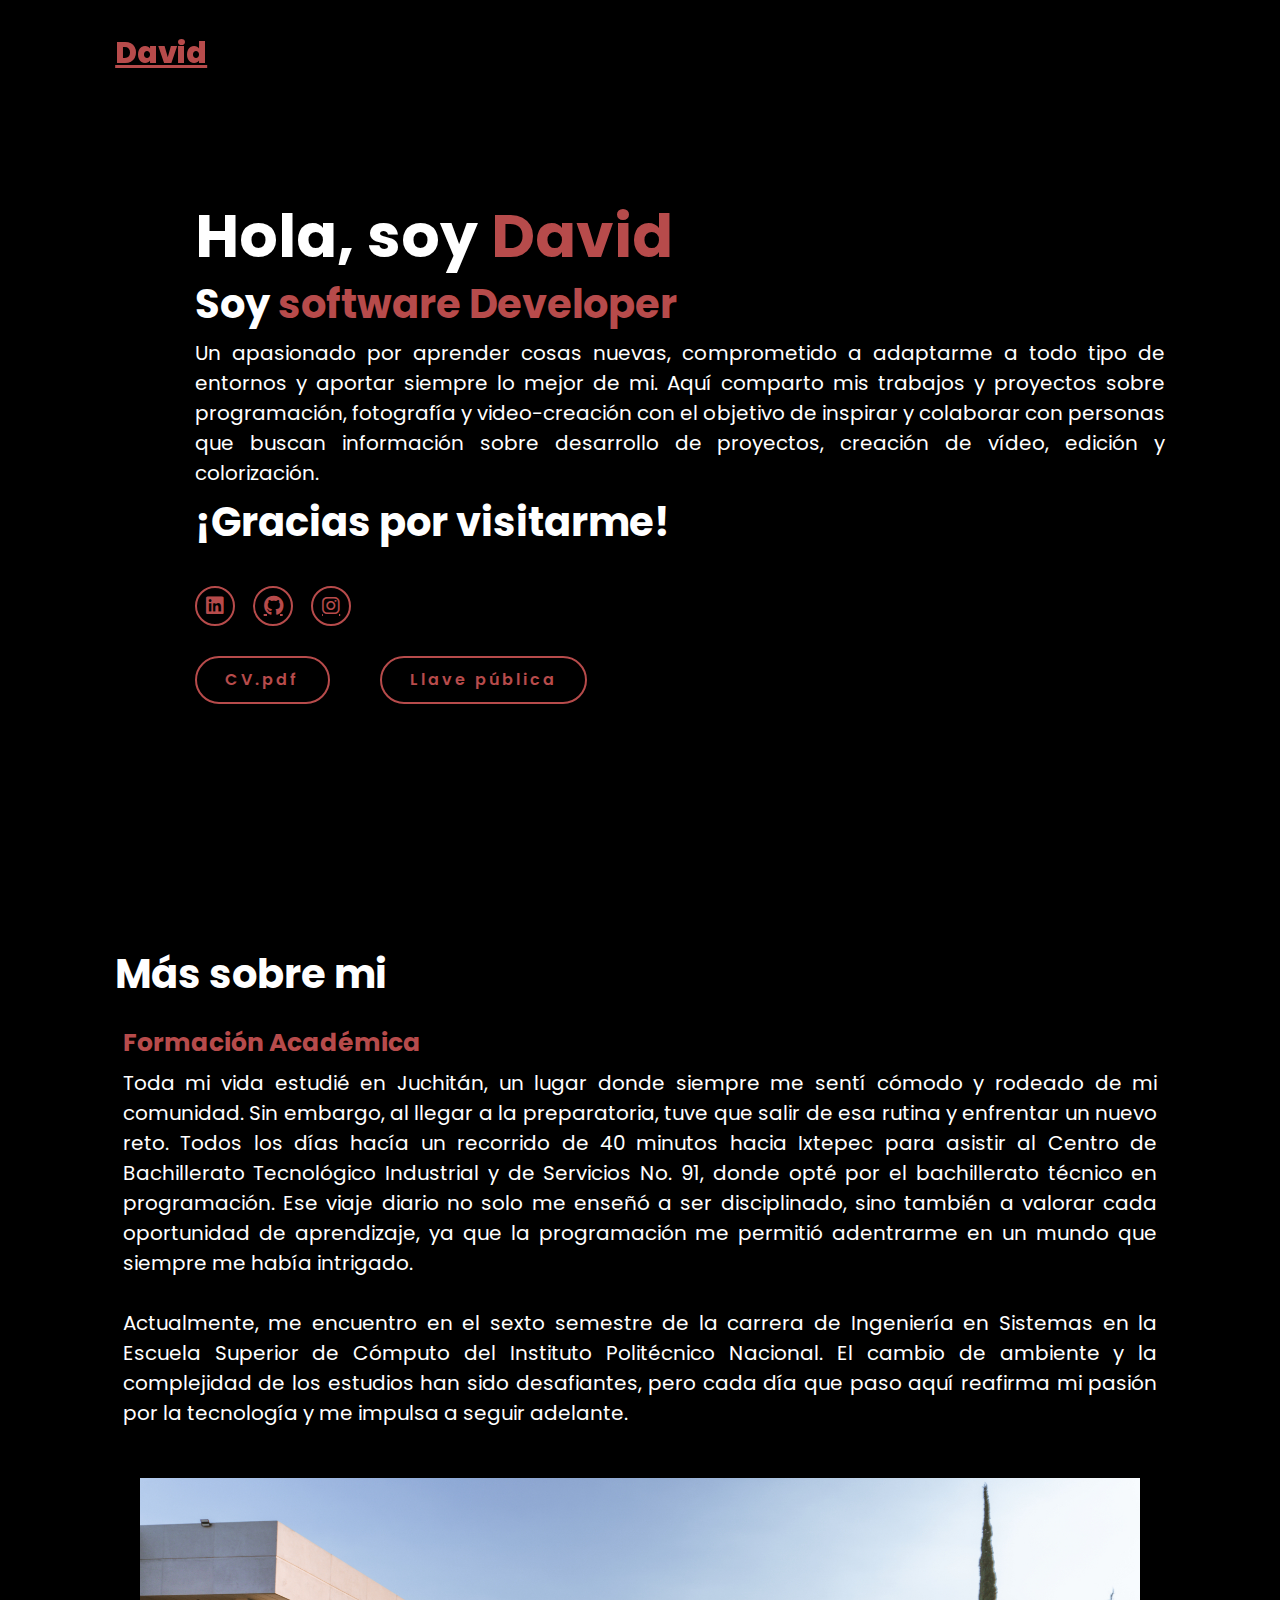
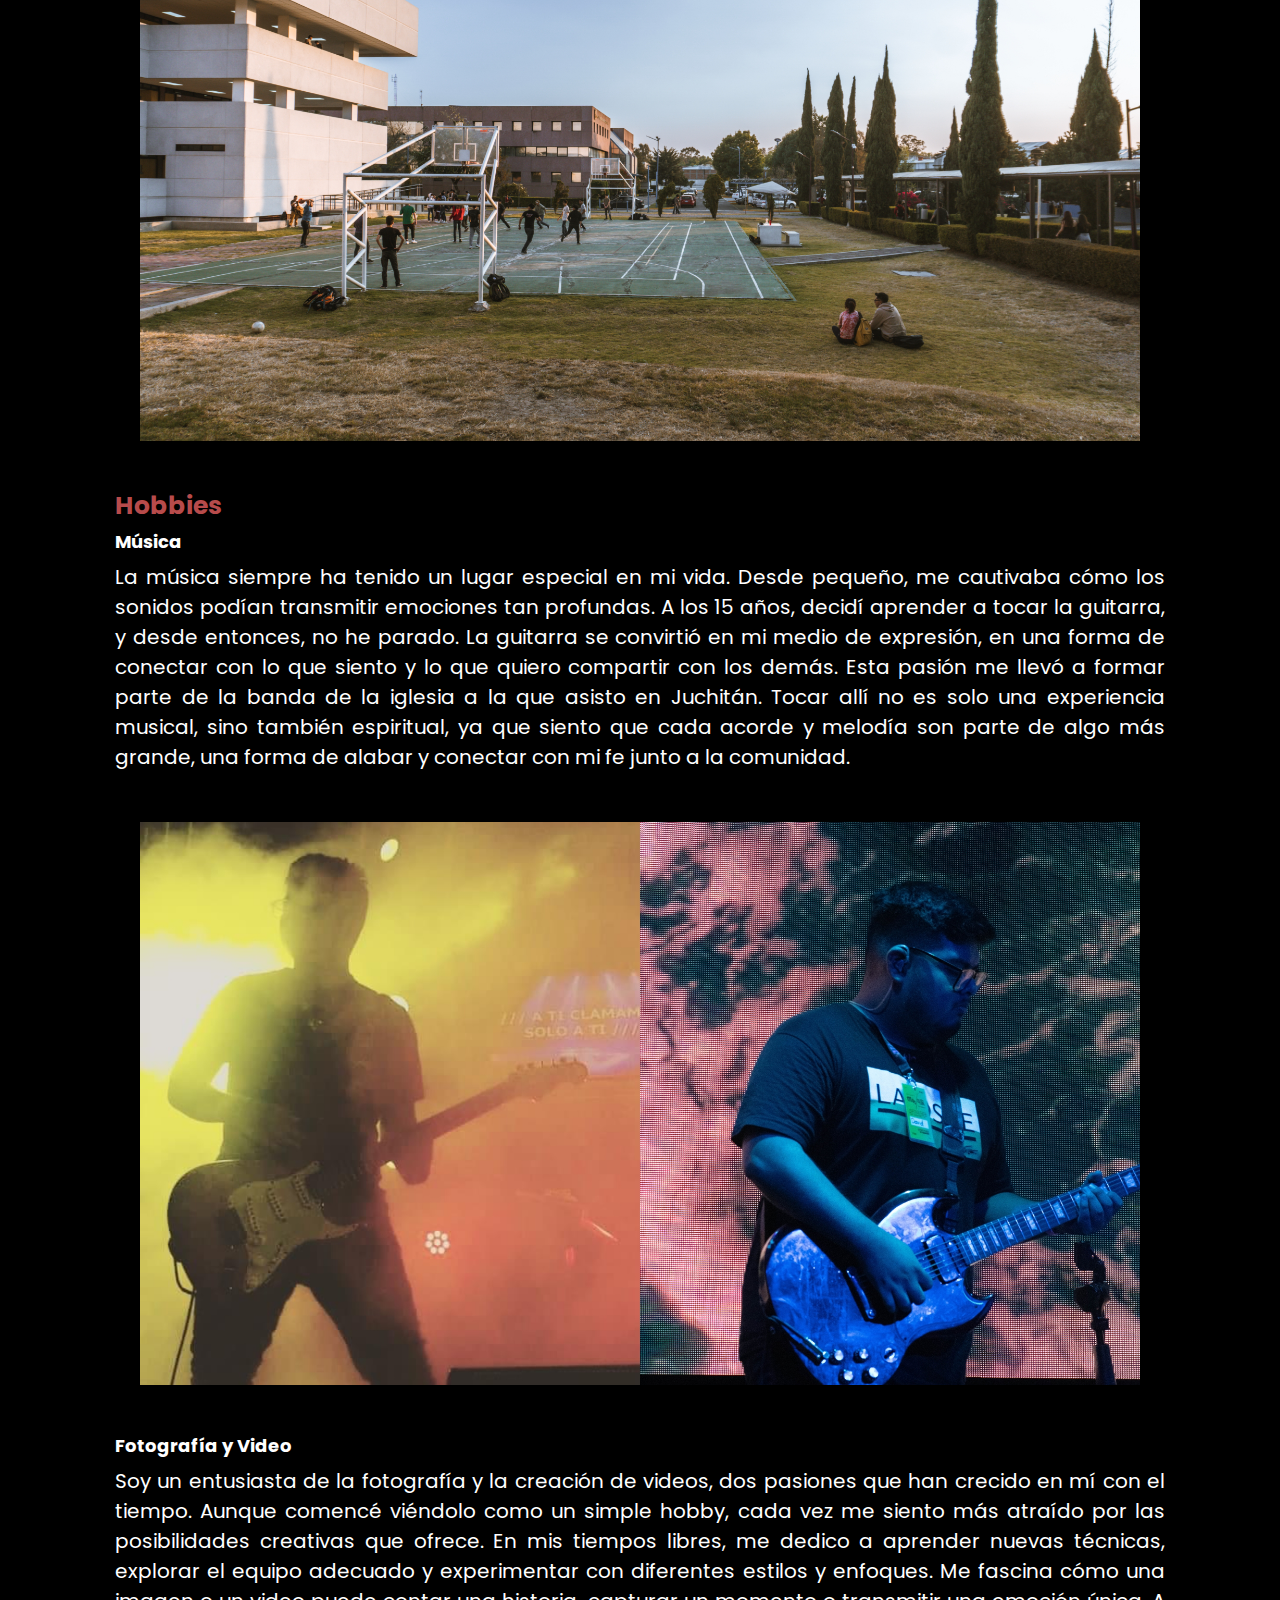
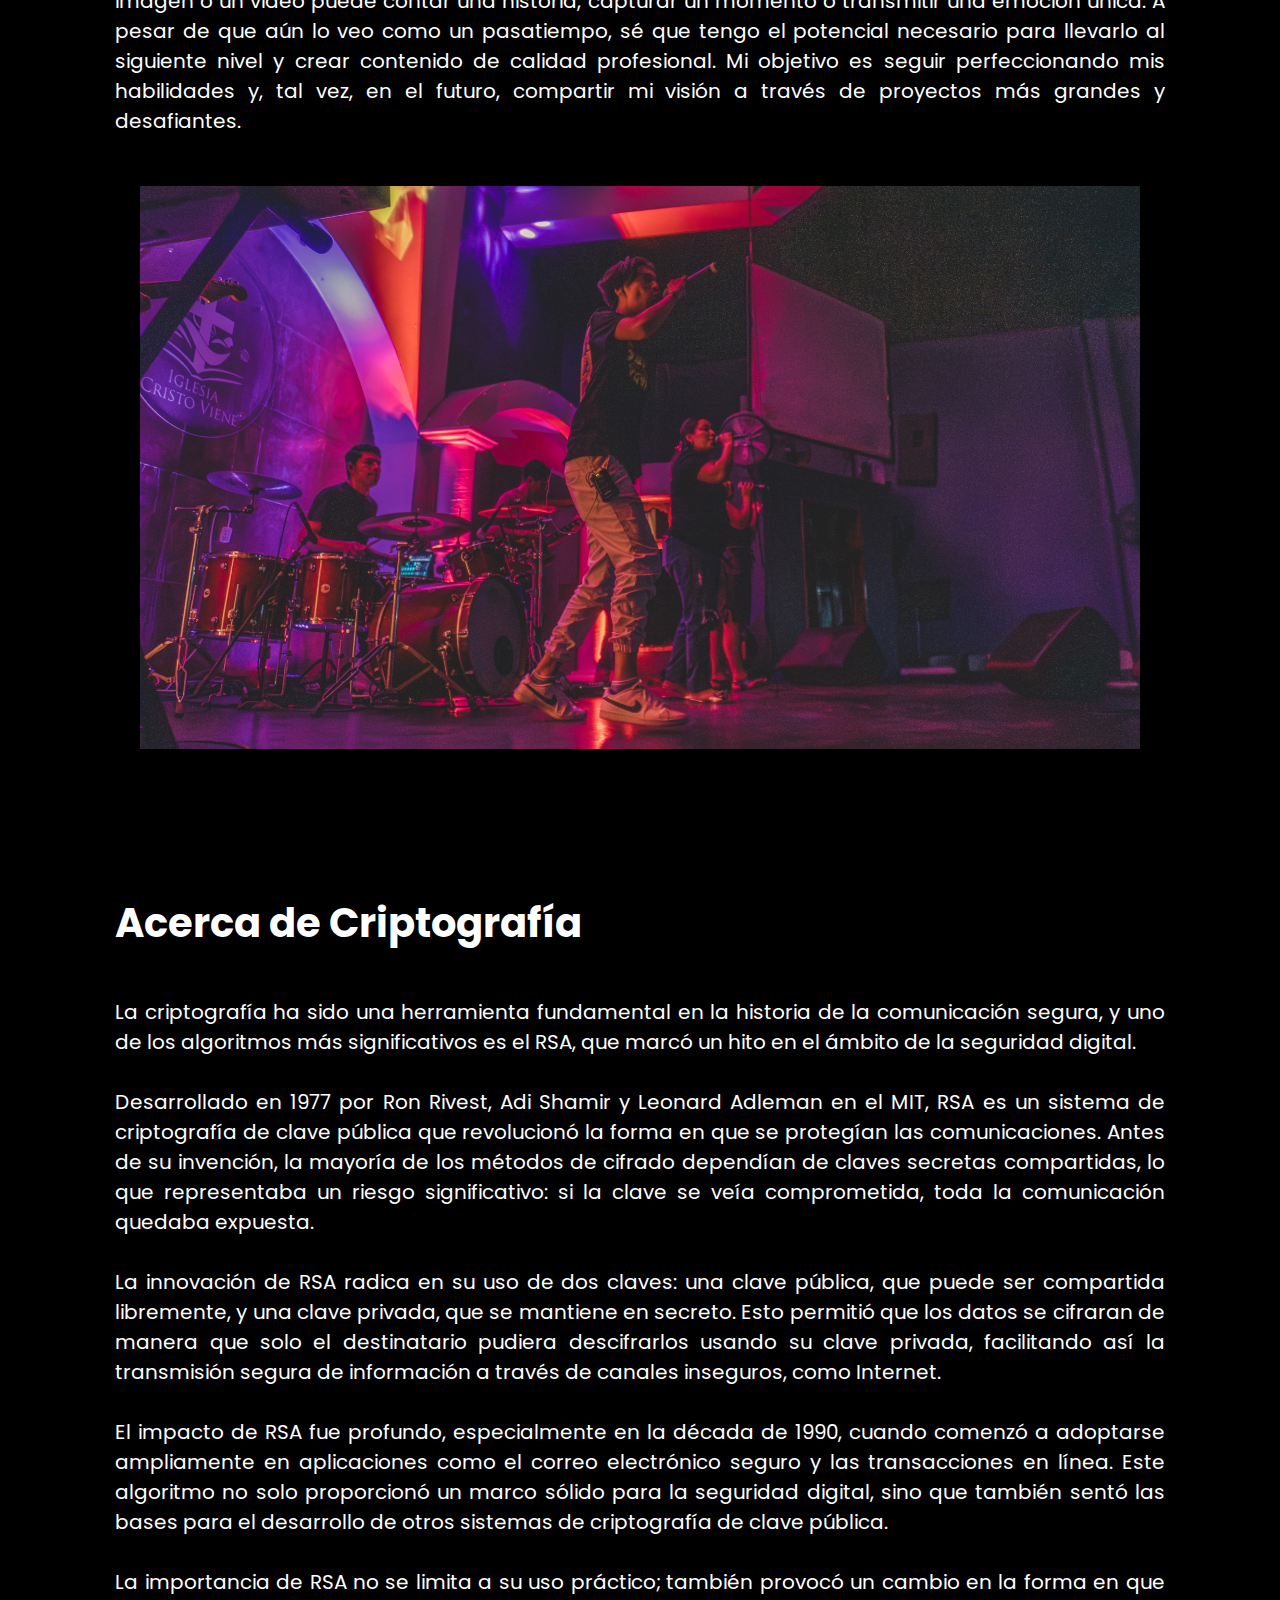
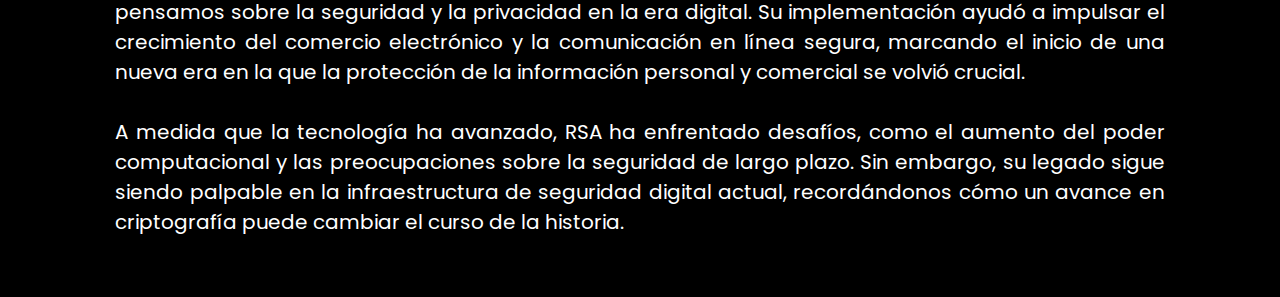
==== index.html @ 005d7234 "personal" ====
<!DOCTYPE html>
<html lang="en">
    
<head>
    <meta charset="UTF-8">
    <meta name="viewport" content="width=device-width, initial-scale=1.0">
    <link href="https://cdn.jsdelivr.net/npm/bootstrap@5.3.3/dist/css/bootstrap.min.css" rel="stylesheet" integrity="sha384-QWTKZyjpPEjISv5WaRU9OFeRpok6YctnYmDr5pNlyT2bRjXh0JMhjY6hW+ALEwIH" crossorigin="anonymous">
<script src="https://cdn.jsdelivr.net/npm/bootstrap@5.3.3/dist/js/bootstrap.bundle.min.js" integrity="sha384-YvpcrYf0tY3lHB60NNkmXc5s9fDVZLESaAA55NDzOxhy9GkcIdslK1eN7N6jIeHz" crossorigin="anonymous"></script>
    <link rel="stylesheet" href="https://cdnjs.cloudflare.com/ajax/libs/font-awesome/6.5.2/css/all.min.css">
    <link rel="stylesheet" href="style.css">
    

    <title>Portfolio Website</title>
</head>
<body>
    <header>
        <a href="#" class="logo">David</a>
    </header>
    <section class="home">
        <div class="home-img">
            <img src="IMG_3032.JPG" alt="">
        </div>
        <div class="home-content">
            <h1>Hola, soy <span>David</span></h1>
            <h3 class="typing-text">Soy <span></span></h3>
            <p style="text-align: justify">Un apasionado por aprender cosas nuevas, comprometido a adaptarme a todo tipo de entornos y aportar siempre lo mejor de mi. Aquí comparto mis trabajos y proyectos sobre programación, fotografía y video-creación con el objetivo de inspirar y colaborar con personas que buscan información sobre desarrollo de proyectos, creación de vídeo, edición y colorización.</p>
            <h3>¡Gracias por visitarme!</h3>
            <div class="social-icons">
                <a href="https://www.linkedin.com/in/luis-david-mart%C3%ADnez-mart%C3%ADnez-29ba30305/"><i class="fa-brands fa-linkedin"></i></a>
                <a href="https://github.com/David2Mtz"><i class="fa-brands fa-github"></i></a>
                <a href="https://www.instagram.com/luisdavidmtzx"><i class="fa-brands fa-instagram"></i></a>
            </div>
            <div class="descargas">
                <a href="CV.pdf" download class="btn">CV.pdf</a>
                <a href="public_david.pem" download class="btn">Llave pública</a>
            </div>
        </div>
    </section>
    <section class="datos">
        <h3 class="mb-5">Más sobre mi</h3>
        <div class="container">
            <h2>Formación Académica</h2>
            <p class="textos">Toda mi vida estudié en Juchitán, un lugar donde siempre me sentí cómodo y rodeado de mi comunidad. Sin embargo, al llegar a la preparatoria, tuve que salir de esa rutina y enfrentar un nuevo reto. Todos los días hacía un recorrido de 40 minutos hacia Ixtepec para asistir al Centro de Bachillerato Tecnológico Industrial y de Servicios No. 91, donde opté por el bachillerato técnico en programación. Ese viaje diario no solo me enseñó a ser disciplinado, sino también a valorar cada oportunidad de aprendizaje, ya que la programación me permitió adentrarme en un mundo que siempre me había intrigado.

                <br><br>Actualmente, me encuentro en el sexto semestre de la carrera de Ingeniería en Sistemas en la Escuela Superior de Cómputo del Instituto Politécnico Nacional. El cambio de ambiente y la complejidad de los estudios han sido desafiantes, pero cada día que paso aquí reafirma mi pasión por la tecnología y me impulsa a seguir adelante. </p>
            <div class="slider-frame">
                <ul>
                    <li><img src="FotosEscom/ESCOM1.jpg" alt=""></li>
                    <li><img src="FotosEscom/ESCOM2.jpg" alt=""></li>
                    <li><img src="FotosEscom/ESCOM3.jpg" alt=""></li>
                </ul>
            </div>
        </div>
        <div>
            <h2>Hobbies</h2>
            <h4 class="subtema">Música</h4>
            <p class="textos">La música siempre ha tenido un lugar especial en mi vida. Desde pequeño, me cautivaba cómo los sonidos podían transmitir emociones tan profundas. A los 15 años, decidí aprender a tocar la guitarra, y desde entonces, no he parado. La guitarra se convirtió en mi medio de expresión, en una forma de conectar con lo que siento y lo que quiero compartir con los demás. Esta pasión me llevó a formar parte de la banda de la iglesia a la que asisto en Juchitán. Tocar allí no es solo una experiencia musical, sino también espiritual, ya que siento que cada acorde y melodía son parte de algo más grande, una forma de alabar y conectar con mi fe junto a la comunidad.</p>

            <div class="slider-frame">
                <ul>
                    <li><img src="music/MUSICA.jpg" alt=""></li>
                    <li><img src="music/MUSICA2.jpg" alt=""></li>
                    <li><img src="music/MUSICA3.jpg" alt=""></li>
                </ul>
            </div>
        </div>
        <div>
            <h4>Fotografía y Video</h4>
            <p class="textos">Soy un entusiasta de la fotografía y la creación de videos, dos pasiones que han crecido en mí con el tiempo. Aunque comencé viéndolo como un simple hobby, cada vez me siento más atraído por las posibilidades creativas que ofrece. En mis tiempos libres, me dedico a aprender nuevas técnicas, explorar el equipo adecuado y experimentar con diferentes estilos y enfoques. Me fascina cómo una imagen o un video puede contar una historia, capturar un momento o transmitir una emoción única. A pesar de que aún lo veo como un pasatiempo, sé que tengo el potencial necesario para llevarlo al siguiente nivel y crear contenido de calidad profesional. Mi objetivo es seguir perfeccionando mis habilidades y, tal vez, en el futuro, compartir mi visión a través de proyectos más grandes y desafiantes.</p>
            <div class="slider-frame">
                <ul>
                    <li><img src="fotografia/FOTOS2.jpg" alt=""></li>
                    <li><img src="fotografia/FOTOS4.jpg" alt=""></li>
                    <li><img src="fotografia/FOTOS6.jpg" alt=""></li>
                </ul>
            </div>
        </div>
    </section>
    <section class="datos">
        <h3>Acerca de Criptografía</h3>
        <div class="infoCripto">
            <div>
                <img src="FotoCripto.webp" class="fotoCripto" alt="">
            </div>

            <p class="textos" >La criptografía ha sido una herramienta fundamental en la historia de la comunicación segura, y uno de los algoritmos más significativos es el RSA, que marcó un hito en el ámbito de la seguridad digital.
                <br><br>

                Desarrollado en 1977 por Ron Rivest, Adi Shamir y Leonard Adleman en el MIT, RSA es un sistema de criptografía de clave pública que revolucionó la forma en que se protegían las comunicaciones. Antes de su invención, la mayoría de los métodos de cifrado dependían de claves secretas compartidas, lo que representaba un riesgo significativo: si la clave se veía comprometida, toda la comunicación quedaba expuesta. <br><br>

                La innovación de RSA radica en su uso de dos claves: una clave pública, que puede ser compartida libremente, y una clave privada, que se mantiene en secreto. Esto permitió que los datos se cifraran de manera que solo el destinatario pudiera descifrarlos usando su clave privada, facilitando así la transmisión segura de información a través de canales inseguros, como Internet. <br><br>

                El impacto de RSA fue profundo, especialmente en la década de 1990, cuando comenzó a adoptarse ampliamente en aplicaciones como el correo electrónico seguro y las transacciones en línea. Este algoritmo no solo proporcionó un marco sólido para la seguridad digital, sino que también sentó las bases para el desarrollo de otros sistemas de criptografía de clave pública. <br><br>

                La importancia de RSA no se limita a su uso práctico; también provocó un cambio en la forma en que pensamos sobre la seguridad y la privacidad en la era digital. Su implementación ayudó a impulsar el crecimiento del comercio electrónico y la comunicación en línea segura, marcando el inicio de una nueva era en la que la protección de la información personal y comercial se volvió crucial. <br><br>

                A medida que la tecnología ha avanzado, RSA ha enfrentado desafíos, como el aumento del poder computacional y las preocupaciones sobre la seguridad de largo plazo. Sin embargo, su legado sigue siendo palpable en la infraestructura de seguridad digital actual, recordándonos cómo un avance en criptografía puede cambiar el curso de la historia.</p>
        </div>
    </section>
</body>
</html>
---- style.css ----
@import url('https://fonts.googleapis.com/css2?family=Poppins:wght@100;200;300;400;500;600&display=swap');

*{
    margin: 0;
    padding: 0;
    box-sizing: border-box;
    text-decoration: none;
    border: none;
    outline: none;
    font-family: 'Poppins', sans-serif;
}
html{
    font-size: 62.5%;
}

body{
    width: 100%;
    height: 100vh;
    overflow-x: hidden;
    background-color: black;
    color: white;
}

header{
    margin-top: 20px;
    position: fixed;
    top: 0;
    left: 0;
    width: 100%;
    padding: 1rem 9%;
    background-color: transparent;
    filter: drop-shadow(10px);
    display: flex;
    justify-content: space-between;
    align-items: center;
    z-index: 100;
}

.logo{
    font-size: 3rem;
    color: #b74b4b;
    font-weight: 800;
    cursor: pointer;
    transition: 0.5s ease;
}

.logo:hover{
    transform: scale(1.1);
}
.w-90{
    width: 90%;
}
nav a{
    font-size: 1.8rem;
    color: white;
    margin-left: 4rem;
    font-weight: 500;
    transition: 0.3s ease;
    border-bottom: 3px solid transparent;
}

nav a:hover,
nav a.active{
    color: #b74b4b;
    border-bottom: 3px solid #b74b4b;
}

@media(max-width:995px){
    nav{
        position: absolute;
        display: none;
        top: 0;
        right: 0;
        width: 40%;
        border-left: 3px solid #b74b4b;
        border-bottom: 3px solid #b74b4b;
        border-bottom-left-radius: 2rem;
        padding: 1rem solid;
        background-color: #161616;
        border-top: 0.1rem solid rgba(0,0,0,0.1);
    }

    nav.active{
        display: block;
    }

    nav a{
        display: block;
        font-size: 2rem;
        margin: 3rem 0;
    }

    nav a:hover,
    nav a.active{
        padding: 1rem;
        border-radius: 0.5rem;
        border-bottom: 0.5rem solid #b74b4b;
    }
}

section{
    min-height: 100vh;
    padding: 5rem 9% 5rem;
}

.home{
    display: flex;
    justify-content: center;
    align-items: center;
    gap: 8rem;
    background-color: black;
}

.home .home-content h1{
    font-size: 6rem;
    font-weight: 700;
    line-height: 1.3;
}

span{
    color: #b74b4b;
}

.home-content h3{
    font-size: 4rem;
    margin-bottom: 1rem;
    font-weight: 700;
}

.home-content p{
    font-size: 2rem;
}

.home-img{
    border-radius: 50%;
}

.home-img img{
    position: relative;
    width: 32vw;
    border-radius: 50%;
    box-shadow: 0 0 25px solid #b74b4b;
    cursor: pointer;
    transition: 0.2s linear;
}

.home-img img:hover{
    font-size: 1.8rem;
    font-weight: 500;
}

.social-icons a{
    display: inline-flex;
    justify-content: center;
    align-items: center;
    width: 4rem;
    height: 4rem;
    background-color: transparent;
    border: 0.2rem solid #b74b4b;
    font-size: 2rem;
    border-radius: 50%;
    margin: 3rem 1.5rem 3rem 0;
    transition: 0.3s ease;
    color: #b74b4b;
}

.social-icons a:hover{
    color: black;
    transform: scale(1.3) translateY(-5px);
    background-color: #b74b4b;
    box-shadow: 0  0 25px #b74b4b;
}
.descargas{
    display: flex;
    flex-direction: row;
    column-gap: 5rem;

}
.btn{
    padding: 1rem 2.8rem;
    background-color: black;
    border-radius: 4rem;
    font-size: 1.6rem;
    color: #b74b4b;
    letter-spacing: 0.3rem;
    font-weight: 600;
    border: 2px solid #b74b4b;
    transition: 0.3s ease;
    cursor: pointer;
}

.btn:hover{
    transform: scale3d(1.03);
    background-color: #b74b4b;
    color: black;
    box-shadow: 0 0 25px #b74b4b;
}

.typing-text{
    font-size: 34px;
    font-weight: 600;
    min-width: 280px;
}

.typing-text span{
    position: relative;
}

.typing-text span::before{
    content: "software Developer";
    color: #b74b4b;
    animation: words 20s infinite;
}

.typing-text span::after{
    content: "";
    background-color: black;
    position: absolute;
    width: calc(100% + 8px);
    height: 100%;
    border-left: 3px solid black;
    right: -8;
    animation: cursor 0.6s infinite;
}

@keyframes cursor{
    to{
        border-left: 3px solid #b74b4b;
    }
}

@keyframes words{
    0%, 20%{
        content: "Desarrollador";
    }
    21%, 40%{
        content: "Diseñador";
    }
    41%, 60%{
        content: "Músico";
    }
    61%, 80%{
        content: "Filmmaker";
    }
    81%, 100%{
        content: "Fotógrafo";
    }
}

@media (max-width: 1000px){
    .home{
        gap: 4rem;
    }
}

@media(max-width:995px){
    .home{
        flex-direction: column;
        margin: 5rem 4rem;
    }

    .home .home-content h3{
        font-size: 2.5rem;
    }

    .home-content h1{
        font-size: 5rem;
    }

    .home-img img{
        width: 70vw;
        margin-top: 4rem;
    }
}
.datos{
    background-color: black;
}
.datos h1{
    font-size: 6rem;
    font-weight: 700;
    line-height: 1.3;
}

.datos h3{
    font-size: 4rem;
    margin-bottom: 1rem;
    font-weight: 700;
}
.datos h2{
    font-size: 2.5rem;
    margin-bottom: 1rem;
    font-weight: 700;
    color: #b74b4b;
}

.datos h4{
    font-size: 1.8rem;
    color: #FFFFFF;
    margin-bottom: 1rem;
    font-weight: 700;
}

.datos p{
    font-size: 2rem;
}

.slider-frame {
    max-width: 100rem;
    height: auto;
    margin:50px auto 0;
    overflow: hidden;
    margin-bottom: 4rem;
}

.slider-frame ul {
    display: flex;
    padding: 0;
    width: 300%;

    animation: slide 13s infinite alternate ease-in-out;
}

.slider-frame li {
    width: 100%;
    list-style: none;
}

.slider-frame img {
    width: 100%;
}

@keyframes slide {
    0% {margin-left: 0;}
    33% {margin-left: 0;}

    40% {margin-left: -100%;}
    60% {margin-left: -100%;}

    70% {margin-left: -200%;}
    100% {margin-left: -200%;}
}
.textos{
    text-align: justify;
}
.infoCripto{
    display: flex;
    flex-direction: column;
    column-gap: 4rem;
}
.fotoCripto{
    width: 80rem;
    height: auto;
}

.fotoCripto {
    width: 100%; /* Hace que la imagen ocupe todo el ancho del contenedor */
    max-width: 80rem; /* Establece un ancho máximo para la imagen */
    height: auto; /* Mantiene la proporción de la imagen */
    display: block; /* Evita el espacio extra debajo de la imagen */
    margin: 0 auto; /* Centra la imagen si hay espacio extra */
    margin-bottom: 4rem;

}
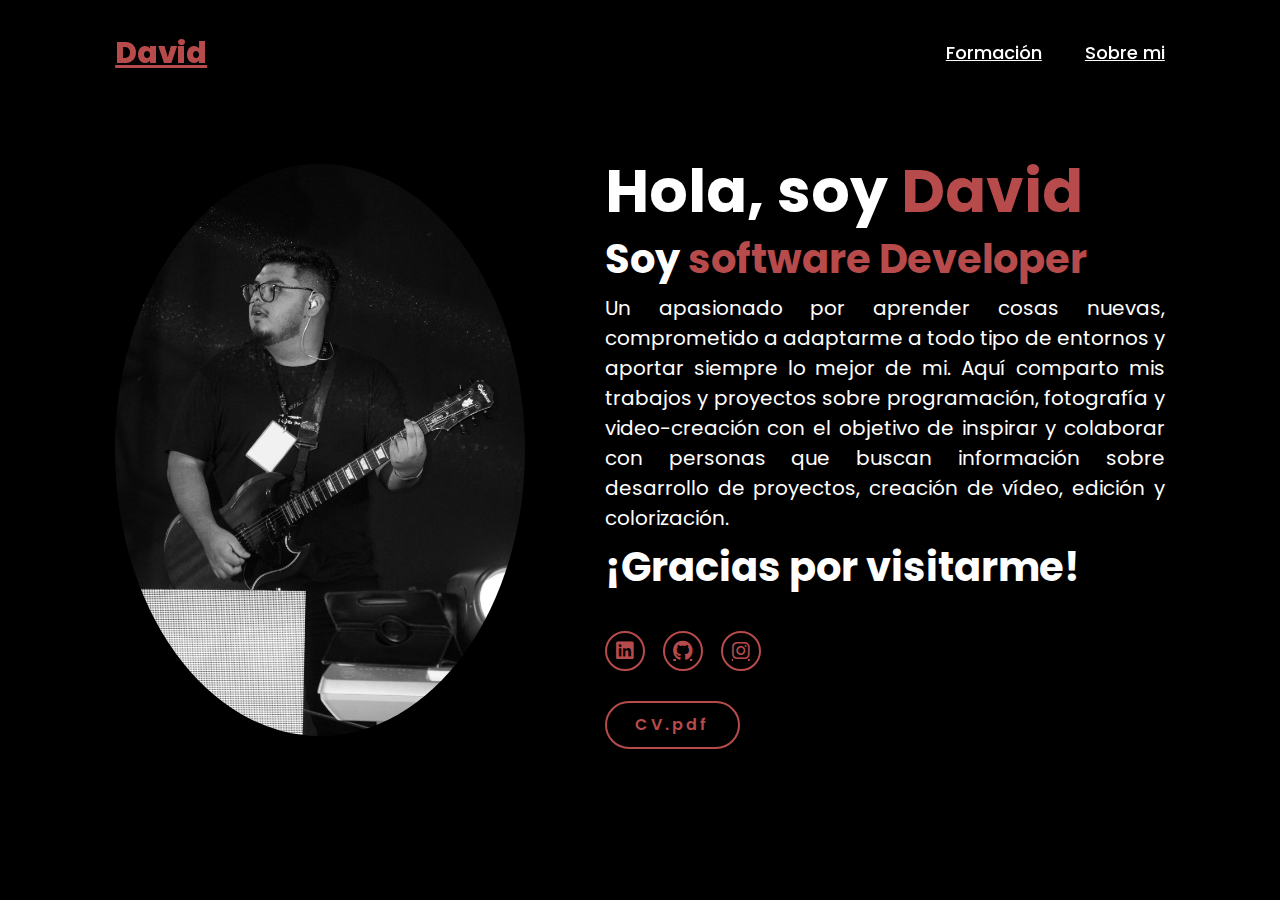
==== commit df74ae4e: "personal" ====
--- a/index.html
+++ b/index.html
@@ -5,7 +5,7 @@
     <meta charset="UTF-8">
     <meta name="viewport" content="width=device-width, initial-scale=1.0">
     <link href="https://cdn.jsdelivr.net/npm/bootstrap@5.3.3/dist/css/bootstrap.min.css" rel="stylesheet" integrity="sha384-QWTKZyjpPEjISv5WaRU9OFeRpok6YctnYmDr5pNlyT2bRjXh0JMhjY6hW+ALEwIH" crossorigin="anonymous">
-<script src="https://cdn.jsdelivr.net/npm/bootstrap@5.3.3/dist/js/bootstrap.bundle.min.js" integrity="sha384-YvpcrYf0tY3lHB60NNkmXc5s9fDVZLESaAA55NDzOxhy9GkcIdslK1eN7N6jIeHz" crossorigin="anonymous"></script>
+    <script src="https://cdn.jsdelivr.net/npm/bootstrap@5.3.3/dist/js/bootstrap.bundle.min.js" integrity="sha384-YvpcrYf0tY3lHB60NNkmXc5s9fDVZLESaAA55NDzOxhy9GkcIdslK1eN7N6jIeHz" crossorigin="anonymous"></script>
     <link rel="stylesheet" href="https://cdnjs.cloudflare.com/ajax/libs/font-awesome/6.5.2/css/all.min.css">
     <link rel="stylesheet" href="style.css">
     
@@ -15,10 +15,14 @@
 <body>
     <header>
         <a href="#" class="logo">David</a>
+        <nav>
+            <a href="formacion.html" class="link">Formación</a>
+            <a href="sobremi.html" class="link">Sobre mi</a>
+        </nav>
     </header>
     <section class="home">
         <div class="home-img">
-            <img src="IMG_3032.JPG" alt="">
+            <img src="David.JPG" alt="">
         </div>
         <div class="home-content">
             <h1>Hola, soy <span>David</span></h1>
@@ -31,71 +35,10 @@
                 <a href="https://www.instagram.com/luisdavidmtzx"><i class="fa-brands fa-instagram"></i></a>
             </div>
             <div class="descargas">
-                <a href="CV.pdf" download class="btn">CV.pdf</a>
-                <a href="public_david.pem" download class="btn">Llave pública</a>
+                <a href="LuisDavidMartinez-CV.pdf" download class="btn">CV.pdf</a>
             </div>
         </div>
     </section>
-    <section class="datos">
-        <h3 class="mb-5">Más sobre mi</h3>
-        <div class="container">
-            <h2>Formación Académica</h2>
-            <p class="textos">Toda mi vida estudié en Juchitán, un lugar donde siempre me sentí cómodo y rodeado de mi comunidad. Sin embargo, al llegar a la preparatoria, tuve que salir de esa rutina y enfrentar un nuevo reto. Todos los días hacía un recorrido de 40 minutos hacia Ixtepec para asistir al Centro de Bachillerato Tecnológico Industrial y de Servicios No. 91, donde opté por el bachillerato técnico en programación. Ese viaje diario no solo me enseñó a ser disciplinado, sino también a valorar cada oportunidad de aprendizaje, ya que la programación me permitió adentrarme en un mundo que siempre me había intrigado.
-
-                <br><br>Actualmente, me encuentro en el sexto semestre de la carrera de Ingeniería en Sistemas en la Escuela Superior de Cómputo del Instituto Politécnico Nacional. El cambio de ambiente y la complejidad de los estudios han sido desafiantes, pero cada día que paso aquí reafirma mi pasión por la tecnología y me impulsa a seguir adelante. </p>
-            <div class="slider-frame">
-                <ul>
-                    <li><img src="FotosEscom/ESCOM1.jpg" alt=""></li>
-                    <li><img src="FotosEscom/ESCOM2.jpg" alt=""></li>
-                    <li><img src="FotosEscom/ESCOM3.jpg" alt=""></li>
-                </ul>
-            </div>
-        </div>
-        <div>
-            <h2>Hobbies</h2>
-            <h4 class="subtema">Música</h4>
-            <p class="textos">La música siempre ha tenido un lugar especial en mi vida. Desde pequeño, me cautivaba cómo los sonidos podían transmitir emociones tan profundas. A los 15 años, decidí aprender a tocar la guitarra, y desde entonces, no he parado. La guitarra se convirtió en mi medio de expresión, en una forma de conectar con lo que siento y lo que quiero compartir con los demás. Esta pasión me llevó a formar parte de la banda de la iglesia a la que asisto en Juchitán. Tocar allí no es solo una experiencia musical, sino también espiritual, ya que siento que cada acorde y melodía son parte de algo más grande, una forma de alabar y conectar con mi fe junto a la comunidad.</p>
-
-            <div class="slider-frame">
-                <ul>
-                    <li><img src="music/MUSICA.jpg" alt=""></li>
-                    <li><img src="music/MUSICA2.jpg" alt=""></li>
-                    <li><img src="music/MUSICA3.jpg" alt=""></li>
-                </ul>
-            </div>
-        </div>
-        <div>
-            <h4>Fotografía y Video</h4>
-            <p class="textos">Soy un entusiasta de la fotografía y la creación de videos, dos pasiones que han crecido en mí con el tiempo. Aunque comencé viéndolo como un simple hobby, cada vez me siento más atraído por las posibilidades creativas que ofrece. En mis tiempos libres, me dedico a aprender nuevas técnicas, explorar el equipo adecuado y experimentar con diferentes estilos y enfoques. Me fascina cómo una imagen o un video puede contar una historia, capturar un momento o transmitir una emoción única. A pesar de que aún lo veo como un pasatiempo, sé que tengo el potencial necesario para llevarlo al siguiente nivel y crear contenido de calidad profesional. Mi objetivo es seguir perfeccionando mis habilidades y, tal vez, en el futuro, compartir mi visión a través de proyectos más grandes y desafiantes.</p>
-            <div class="slider-frame">
-                <ul>
-                    <li><img src="fotografia/FOTOS2.jpg" alt=""></li>
-                    <li><img src="fotografia/FOTOS4.jpg" alt=""></li>
-                    <li><img src="fotografia/FOTOS6.jpg" alt=""></li>
-                </ul>
-            </div>
-        </div>
-    </section>
-    <section class="datos">
-        <h3>Acerca de Criptografía</h3>
-        <div class="infoCripto">
-            <div>
-                <img src="FotoCripto.webp" class="fotoCripto" alt="">
-            </div>
-
-            <p class="textos" >La criptografía ha sido una herramienta fundamental en la historia de la comunicación segura, y uno de los algoritmos más significativos es el RSA, que marcó un hito en el ámbito de la seguridad digital.
-                <br><br>
-
-                Desarrollado en 1977 por Ron Rivest, Adi Shamir y Leonard Adleman en el MIT, RSA es un sistema de criptografía de clave pública que revolucionó la forma en que se protegían las comunicaciones. Antes de su invención, la mayoría de los métodos de cifrado dependían de claves secretas compartidas, lo que representaba un riesgo significativo: si la clave se veía comprometida, toda la comunicación quedaba expuesta. <br><br>
-
-                La innovación de RSA radica en su uso de dos claves: una clave pública, que puede ser compartida libremente, y una clave privada, que se mantiene en secreto. Esto permitió que los datos se cifraran de manera que solo el destinatario pudiera descifrarlos usando su clave privada, facilitando así la transmisión segura de información a través de canales inseguros, como Internet. <br><br>
-
-                El impacto de RSA fue profundo, especialmente en la década de 1990, cuando comenzó a adoptarse ampliamente en aplicaciones como el correo electrónico seguro y las transacciones en línea. Este algoritmo no solo proporcionó un marco sólido para la seguridad digital, sino que también sentó las bases para el desarrollo de otros sistemas de criptografía de clave pública. <br><br>
-
-                La importancia de RSA no se limita a su uso práctico; también provocó un cambio en la forma en que pensamos sobre la seguridad y la privacidad en la era digital. Su implementación ayudó a impulsar el crecimiento del comercio electrónico y la comunicación en línea segura, marcando el inicio de una nueva era en la que la protección de la información personal y comercial se volvió crucial. <br><br>
-
-                A medida que la tecnología ha avanzado, RSA ha enfrentado desafíos, como el aumento del poder computacional y las preocupaciones sobre la seguridad de largo plazo. Sin embargo, su legado sigue siendo palpable en la infraestructura de seguridad digital actual, recordándonos cómo un avance en criptografía puede cambiar el curso de la historia.</p>
-        </div>
-    </section>
+    
 </body>
 </html>
--- a/style.css
+++ b/style.css
@@ -43,6 +43,9 @@
     cursor: pointer;
     transition: 0.5s ease;
 }
+.justificar{
+    text-align: justify;
+}
 
 .logo:hover{
     transform: scale(1.1);
@@ -65,38 +68,6 @@
     border-bottom: 3px solid #b74b4b;
 }
 
-@media(max-width:995px){
-    nav{
-        position: absolute;
-        display: none;
-        top: 0;
-        right: 0;
-        width: 40%;
-        border-left: 3px solid #b74b4b;
-        border-bottom: 3px solid #b74b4b;
-        border-bottom-left-radius: 2rem;
-        padding: 1rem solid;
-        background-color: #161616;
-        border-top: 0.1rem solid rgba(0,0,0,0.1);
-    }
-
-    nav.active{
-        display: block;
-    }
-
-    nav a{
-        display: block;
-        font-size: 2rem;
-        margin: 3rem 0;
-    }
-
-    nav a:hover,
-    nav a.active{
-        padding: 1rem;
-        border-radius: 0.5rem;
-        border-bottom: 0.5rem solid #b74b4b;
-    }
-}
 
 section{
     min-height: 100vh;
@@ -305,7 +276,7 @@
 }
 
 .slider-frame {
-    max-width: 100rem;
+    width: 130rem;
     height: auto;
     margin:50px auto 0;
     overflow: hidden;
@@ -361,3 +332,42 @@
     margin-bottom: 4rem;
 
 }
+.img-logo{
+    display: flex;
+    flex-direction: column;
+    justify-content: center;
+    align-items: center;
+}
+.img-logo img{
+    object-fit: contain;
+    width: 100%;
+    height: 20rem;
+}
+
+.estudios{
+    display: flex;
+    flex-direction: row;
+    column-gap: 4rem;
+}
+
+.escuela{
+    width: 50%;
+    border-radius: 2rem;
+    padding: 2rem;
+    background-color: #fff;
+    border: 0.2rem solid #fff;
+    font-size: 2rem;
+    transition: 0.3s ease;
+    color: #000;
+}
+.escuela:hover{
+    color: black;
+    transform: scale(1.1) translateY(-5px);
+    background-color: #fff;
+    color: #000;
+    box-shadow: 0  0 25px #b74b4b;
+}
+
+.descripcion{
+    justify-content: flex-end;
+}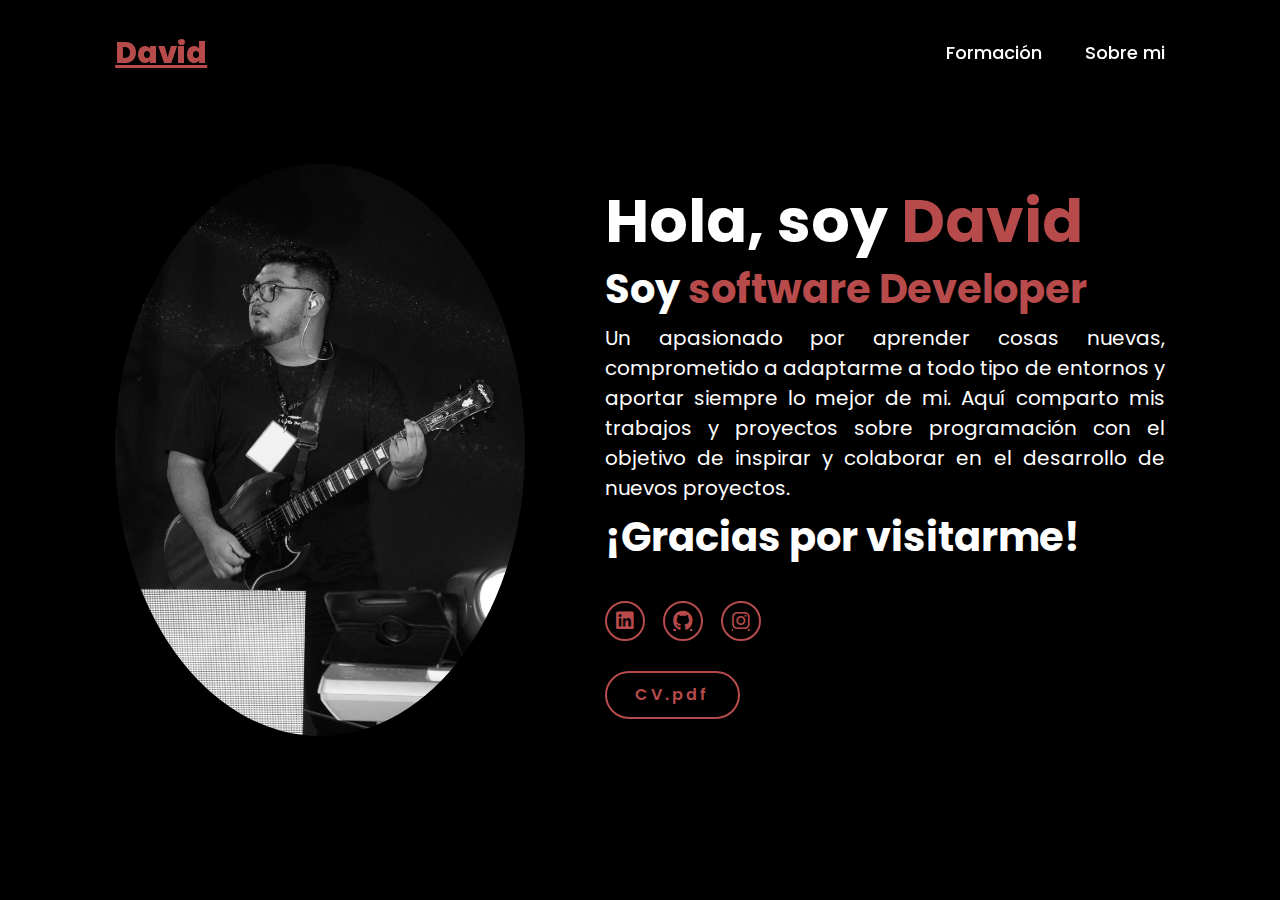
==== commit b46f98cb: "actualizacion y correccion de errores" ====
--- a/index.html
+++ b/index.html
@@ -27,7 +27,7 @@
         <div class="home-content">
             <h1>Hola, soy <span>David</span></h1>
             <h3 class="typing-text">Soy <span></span></h3>
-            <p style="text-align: justify">Un apasionado por aprender cosas nuevas, comprometido a adaptarme a todo tipo de entornos y aportar siempre lo mejor de mi. Aquí comparto mis trabajos y proyectos sobre programación, fotografía y video-creación con el objetivo de inspirar y colaborar con personas que buscan información sobre desarrollo de proyectos, creación de vídeo, edición y colorización.</p>
+            <p style="text-align: justify">Un apasionado por aprender cosas nuevas, comprometido a adaptarme a todo tipo de entornos y aportar siempre lo mejor de mi. Aquí comparto mis trabajos y proyectos sobre programación con el objetivo de inspirar y colaborar en el desarrollo de nuevos proyectos.</p>
             <h3>¡Gracias por visitarme!</h3>
             <div class="social-icons">
                 <a href="https://www.linkedin.com/in/luis-david-mart%C3%ADnez-mart%C3%ADnez-29ba30305/"><i class="fa-brands fa-linkedin"></i></a>
@@ -35,9 +35,9 @@
                 <a href="https://www.instagram.com/luisdavidmtzx"><i class="fa-brands fa-instagram"></i></a>
             </div>
             <div class="descargas">
-                <a href="LuisDavidMartinez-CV.pdf" download class="btn">CV.pdf</a>
+                <a href="cvv.pdf" download class="btn">CV.pdf</a>
             </div>
-        </div>
+         </div>
     </section>
     
 </body>
--- a/style.css
+++ b/style.css
@@ -1,4 +1,11 @@
 @import url('https://fonts.googleapis.com/css2?family=Poppins:wght@100;200;300;400;500;600&display=swap');
+
+/* depuracion
+div
+{
+    border: 1px solid red;
+}
+*/
 
 *{
     margin: 0;
@@ -44,7 +51,9 @@
     transition: 0.5s ease;
 }
 .justificar{
-    text-align: justify;
+    display: flex;
+    justify-content: center;
+    align-items: center;
 }
 
 .logo:hover{
@@ -54,6 +63,7 @@
     width: 90%;
 }
 nav a{
+    text-decoration: none;
     font-size: 1.8rem;
     color: white;
     margin-left: 4rem;
@@ -201,20 +211,14 @@
 }
 
 @keyframes words{
-    0%, 20%{
+    0%, 33%{
         content: "Desarrollador";
     }
-    21%, 40%{
+    34%, 66%{
         content: "Diseñador";
     }
-    41%, 60%{
-        content: "Músico";
-    }
-    61%, 80%{
+    67%, 100%{
         content: "Filmmaker";
-    }
-    81%, 100%{
-        content: "Fotógrafo";
     }
 }
 
@@ -276,7 +280,8 @@
 }
 
 .slider-frame {
-    width: 130rem;
+    width: 100%;
+    border-radius: 2rem;
     height: auto;
     margin:50px auto 0;
     overflow: hidden;
@@ -313,25 +318,6 @@
 .textos{
     text-align: justify;
 }
-.infoCripto{
-    display: flex;
-    flex-direction: column;
-    column-gap: 4rem;
-}
-.fotoCripto{
-    width: 80rem;
-    height: auto;
-}
-
-.fotoCripto {
-    width: 100%; /* Hace que la imagen ocupe todo el ancho del contenedor */
-    max-width: 80rem; /* Establece un ancho máximo para la imagen */
-    height: auto; /* Mantiene la proporción de la imagen */
-    display: block; /* Evita el espacio extra debajo de la imagen */
-    margin: 0 auto; /* Centra la imagen si hay espacio extra */
-    margin-bottom: 4rem;
-
-}
 .img-logo{
     display: flex;
     flex-direction: column;
@@ -351,14 +337,16 @@
 }
 
 .escuela{
-    width: 50%;
+    width: 100%;
+    height: 64%;
     border-radius: 2rem;
-    padding: 2rem;
-    background-color: #fff;
+    padding: 3rem;
+    margin: 1rem;
     border: 0.2rem solid #fff;
     font-size: 2rem;
     transition: 0.3s ease;
-    color: #000;
+    color: #fff;
+    overflow-y: hidden;
 }
 .escuela:hover{
     color: black;
@@ -366,8 +354,18 @@
     background-color: #fff;
     color: #000;
     box-shadow: 0  0 25px #b74b4b;
-}
-
-.descripcion{
-    justify-content: flex-end;
+    height: 100%;
+}
+
+.infoescuela {
+    transition: opacity 0.3s ease-in-out, visibility 0.3s ease-in-out;
+}
+
+.escuela:hover .infoescuela {
+    opacity: 1;
+    visibility: visible;
+}
+
+.escuela:hover .infoescuela {
+    display: block !important; /* Muestra la información al hacer hover */
 }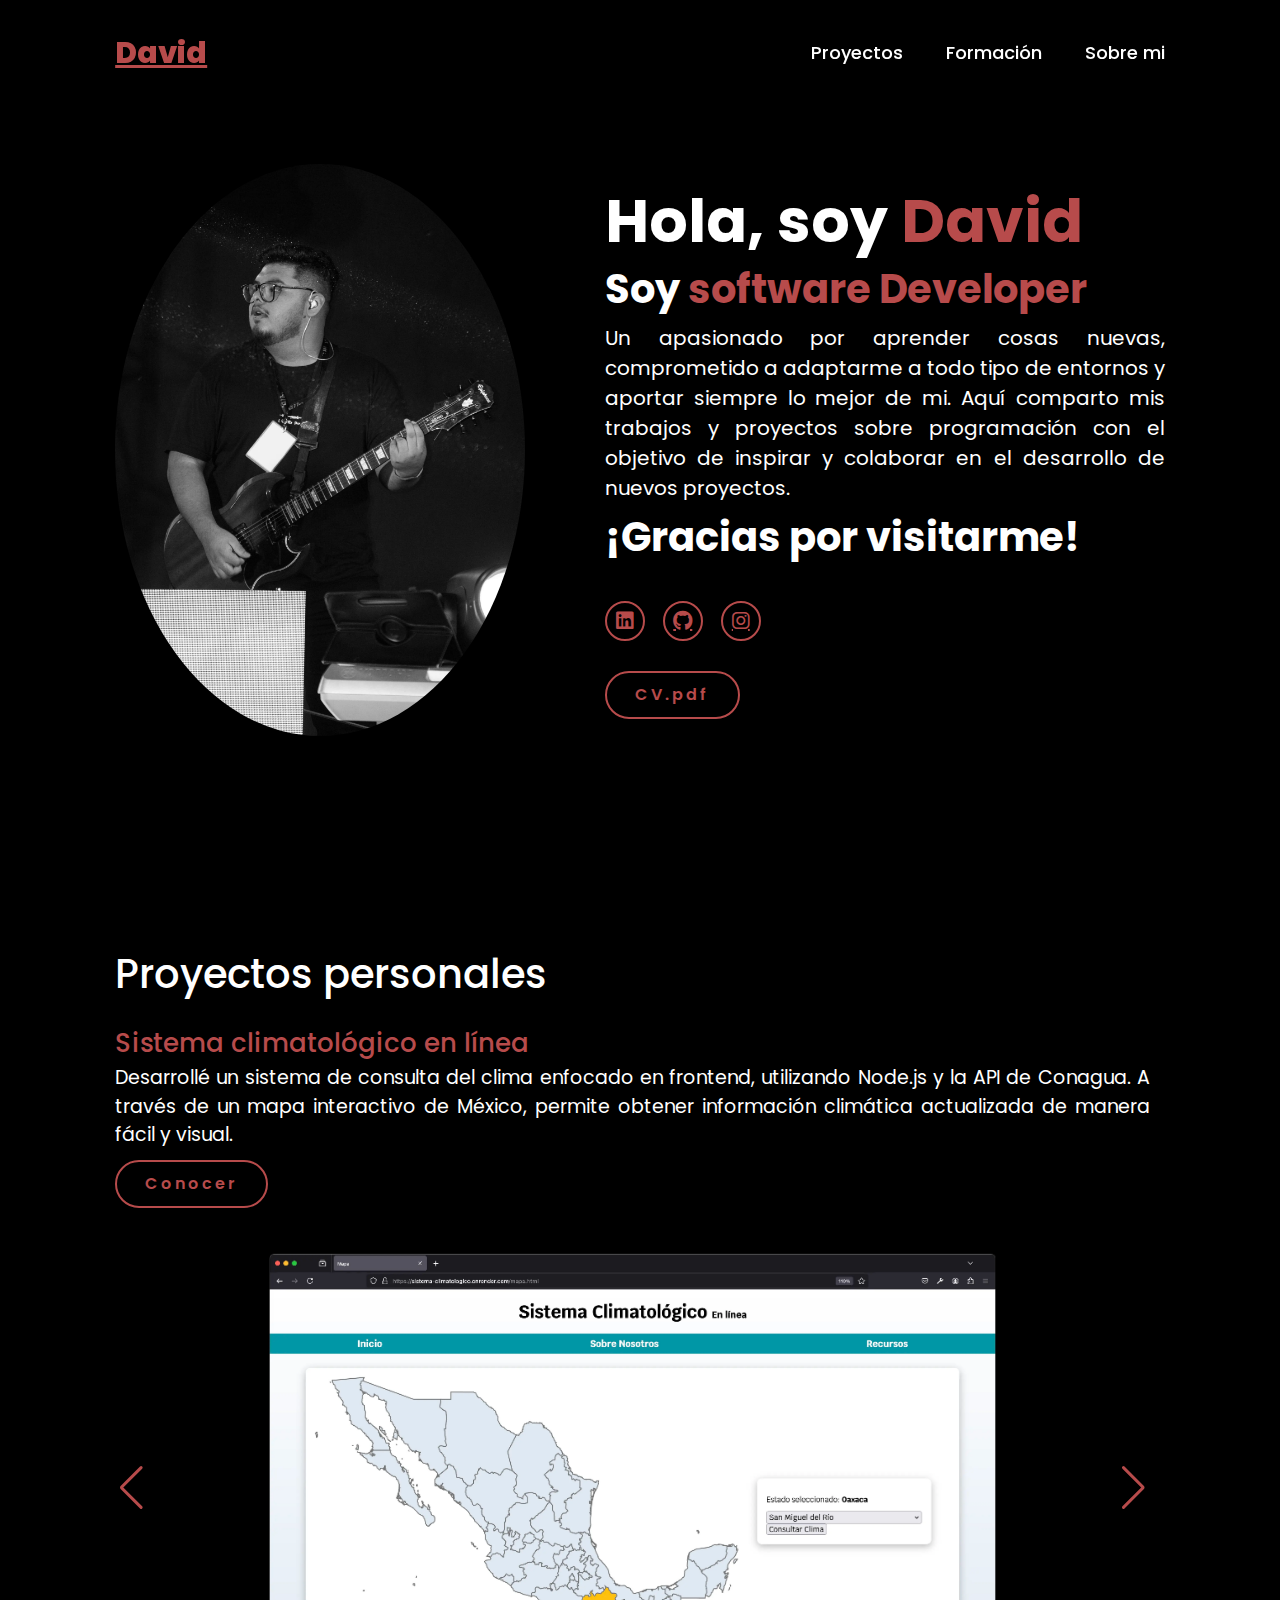
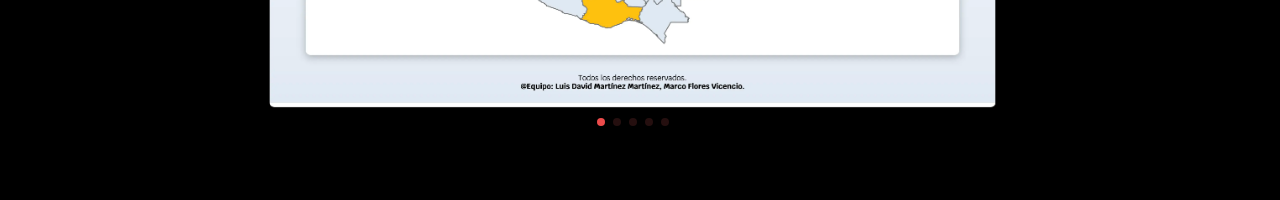
==== commit 2550ea37: "primer proyecto" ====
--- a/index.html
+++ b/index.html
@@ -8,14 +8,16 @@
     <script src="https://cdn.jsdelivr.net/npm/bootstrap@5.3.3/dist/js/bootstrap.bundle.min.js" integrity="sha384-YvpcrYf0tY3lHB60NNkmXc5s9fDVZLESaAA55NDzOxhy9GkcIdslK1eN7N6jIeHz" crossorigin="anonymous"></script>
     <link rel="stylesheet" href="https://cdnjs.cloudflare.com/ajax/libs/font-awesome/6.5.2/css/all.min.css">
     <link rel="stylesheet" href="style.css">
-    
 
+    <link rel="stylesheet" href="https://cdn.jsdelivr.net/npm/swiper@11/swiper-bundle.min.css"/>
     <title>Portfolio Website</title>
+
 </head>
 <body>
     <header>
-        <a href="#" class="logo">David</a>
+        <a href="index.html" class="logo">David</a>
         <nav>
+            <a href="#proyectos" class="link">Proyectos</a>
             <a href="formacion.html" class="link">Formación</a>
             <a href="sobremi.html" class="link">Sobre mi</a>
         </nav>
@@ -39,6 +41,75 @@
             </div>
          </div>
     </section>
+
+    <section class="proyectos" id="proyectos">
+        <h1 class="mb-5">Proyectos personales</h1>
+        <div class="row w-100">
+            <div class="proyecto col-12">
+                <h2>Sistema climatológico en línea</h2>
+                <p>Desarrollé un sistema de consulta del clima enfocado en frontend, utilizando Node.js y la API de Conagua. A través de un mapa interactivo de México, permite obtener información climática actualizada de manera fácil y visual.</p>
+                <a class="btn" href="https://sistema-climatologico.onrender.com/">Conocer</a>
+
+                <div class="row mt-5">
+                    <!-- Slider main container -->
+                    <div class="swiper">
+                        <!-- Additional required wrapper -->
+                        <div class="swiper-wrapper">
+                            <!-- Slides -->
+                            <div class="swiper-slide"><img src="./previewClima/clima4.webp" alt=""></div>
+                            <div class="swiper-slide"><img src="./previewClima/clima5.webp" alt=""></div>
+                            <div class="swiper-slide"><img src="./previewClima/clima1.webp" alt=""></div>
+                            <div class="swiper-slide"><img src="./previewClima/clima2.webp" alt=""></div>
+                            <div class="swiper-slide"><img src="./previewClima/clima3.webp" alt=""></div>
+                        </div>
+                        <!-- If we need pagination -->
+                        <div class="swiper-pagination"></div>
+                    
+                        <!-- If we need navigation buttons -->
+                        <div class="swiper-button-prev"></div>
+                        <div class="swiper-button-next"></div>
+                    
+                        <!-- If we need scrollbar -->
+                        <div class="swiper-scrollbar"></div>
+                    </div>
+  
+                </div>
+
+                
+            </div>
+        </div>
+    </section>
+
+    <script src="https://cdn.jsdelivr.net/npm/swiper@11/swiper-bundle.min.js"></script>
+    <script>
+        document.querySelector('a[href="#proyectos"]').addEventListener('click', function (e) {
+            e.preventDefault(); // Evitar el comportamiento predeterminado
+            document.querySelector('#proyectos').scrollIntoView({
+                behavior: 'smooth'
+            });
+        });
+        
+        const swiper = new Swiper('.swiper', {
+            // Optional parameters
+            loop: true,
+            // If we need pagination
+            pagination: {
+              el: '.swiper-pagination',
+            },
+          
+            // Navigation arrows
+            navigation: {
+              nextEl: '.swiper-button-next',
+              prevEl: '.swiper-button-prev',
+            },
+          
+            // And if we need scrollbar
+            scrollbar: {
+              el: '.swiper-scrollbar',
+            },
+          });
+          
+    </script>
     
 </body>
 </html>
--- a/style.css
+++ b/style.css
@@ -1,11 +1,10 @@
 @import url('https://fonts.googleapis.com/css2?family=Poppins:wght@100;200;300;400;500;600&display=swap');
-
-/* depuracion
+/*
 div
 {
     border: 1px solid red;
 }
-*/
+    */
 
 *{
     margin: 0;
@@ -18,6 +17,8 @@
 }
 html{
     font-size: 62.5%;
+    scroll-behavior: smooth;
+
 }
 
 body{
@@ -368,4 +369,42 @@
 
 .escuela:hover .infoescuela {
     display: block !important; /* Muestra la información al hacer hover */
+}
+
+
+.proyectos h1{
+    font-size: 4rem;
+}
+
+.proyectos h2{
+    font-size: 2.6rem;
+    color:#b74b4b;
+}
+.proyectos p{
+    font-size: 1.9rem;
+    text-align: justify;
+}
+.swiper-slide img{
+    width: 100%;
+    height: 50rem;
+    object-fit: contain;
+}
+
+.swiper-button-next, .swiper-button-prev {
+    color: #b74b4b !important;
+    border-radius: 50%;
+    transition: all 0.3s ease;
+}
+
+.swiper-button-next:hover, .swiper-button-prev:hover {
+    color: #fff !important;
+}
+
+/* Paginación */
+.swiper-pagination-bullet {
+    background-color: #b74b4b !important;
+}
+
+.swiper-pagination-bullet-active {
+    background-color: #ec4b4b !important;
 }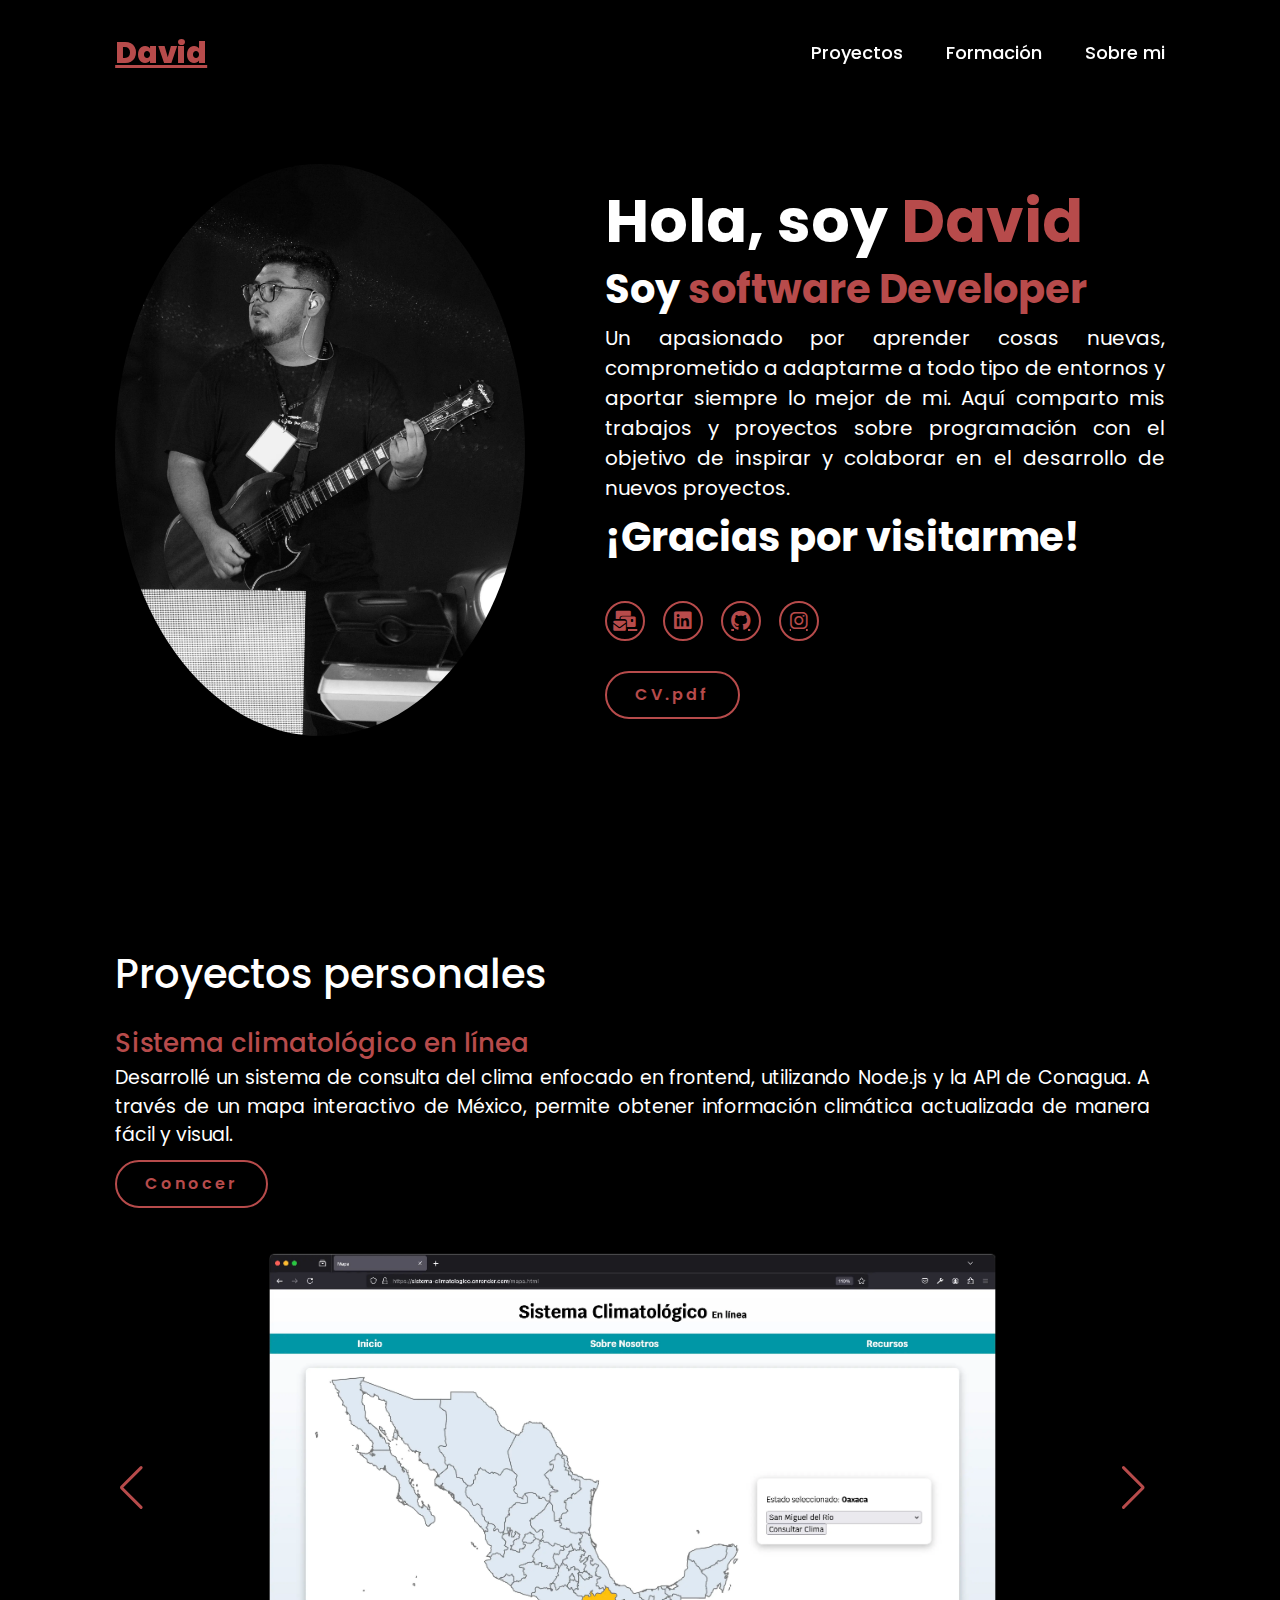
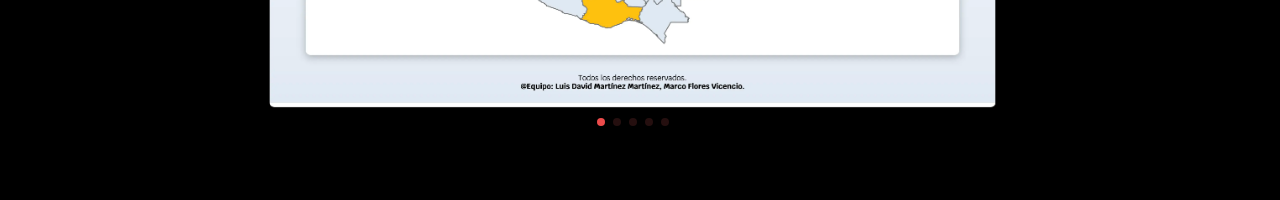
==== commit 44b91d28: "correo" ====
--- a/index.html
+++ b/index.html
@@ -31,13 +31,15 @@
             <h3 class="typing-text">Soy <span></span></h3>
             <p style="text-align: justify">Un apasionado por aprender cosas nuevas, comprometido a adaptarme a todo tipo de entornos y aportar siempre lo mejor de mi. Aquí comparto mis trabajos y proyectos sobre programación con el objetivo de inspirar y colaborar en el desarrollo de nuevos proyectos.</p>
             <h3>¡Gracias por visitarme!</h3>
+            <p id="email-feedback"></p>
             <div class="social-icons">
+                <a href="#" title="ld.martinez.117@gmail.com" id="copy-email"><i class="fa-solid fa-envelopes-bulk"></i></a>
                 <a href="https://www.linkedin.com/in/luis-david-mart%C3%ADnez-mart%C3%ADnez-29ba30305/"><i class="fa-brands fa-linkedin"></i></a>
                 <a href="https://github.com/David2Mtz"><i class="fa-brands fa-github"></i></a>
                 <a href="https://www.instagram.com/luisdavidmtzx"><i class="fa-brands fa-instagram"></i></a>
             </div>
             <div class="descargas">
-                <a href="cvv.pdf" download class="btn">CV.pdf</a>
+                <a href="Luis-David-Martinez-CV.pdf" download class="btn">CV.pdf</a>
             </div>
          </div>
     </section>
@@ -48,7 +50,7 @@
             <div class="proyecto col-12">
                 <h2>Sistema climatológico en línea</h2>
                 <p>Desarrollé un sistema de consulta del clima enfocado en frontend, utilizando Node.js y la API de Conagua. A través de un mapa interactivo de México, permite obtener información climática actualizada de manera fácil y visual.</p>
-                <a class="btn" href="https://sistema-climatologico.onrender.com/">Conocer</a>
+                <a class="btn" href="https://sistema-climatologico.onrender.com/" target="_blank">Conocer</a>
 
                 <div class="row mt-5">
                     <!-- Slider main container -->
@@ -82,6 +84,15 @@
 
     <script src="https://cdn.jsdelivr.net/npm/swiper@11/swiper-bundle.min.js"></script>
     <script>
+        document.getElementById("copy-email").onclick = function() {
+            const email = "ld.martinez.117@gmail.com";
+            navigator.clipboard.writeText(email).then(function() {
+                document.getElementById("email-feedback").innerHTML = "Correo copiado al portapapeles!<br> <span>ld.martinez.117@gmail.com</span>";
+            }).catch(function() {
+                document.getElementById("email-feedback").innerHTML = "No se pudo copiar el correo.";
+            });
+        }
+        
         document.querySelector('a[href="#proyectos"]').addEventListener('click', function (e) {
             e.preventDefault(); // Evitar el comportamiento predeterminado
             document.querySelector('#proyectos').scrollIntoView({
